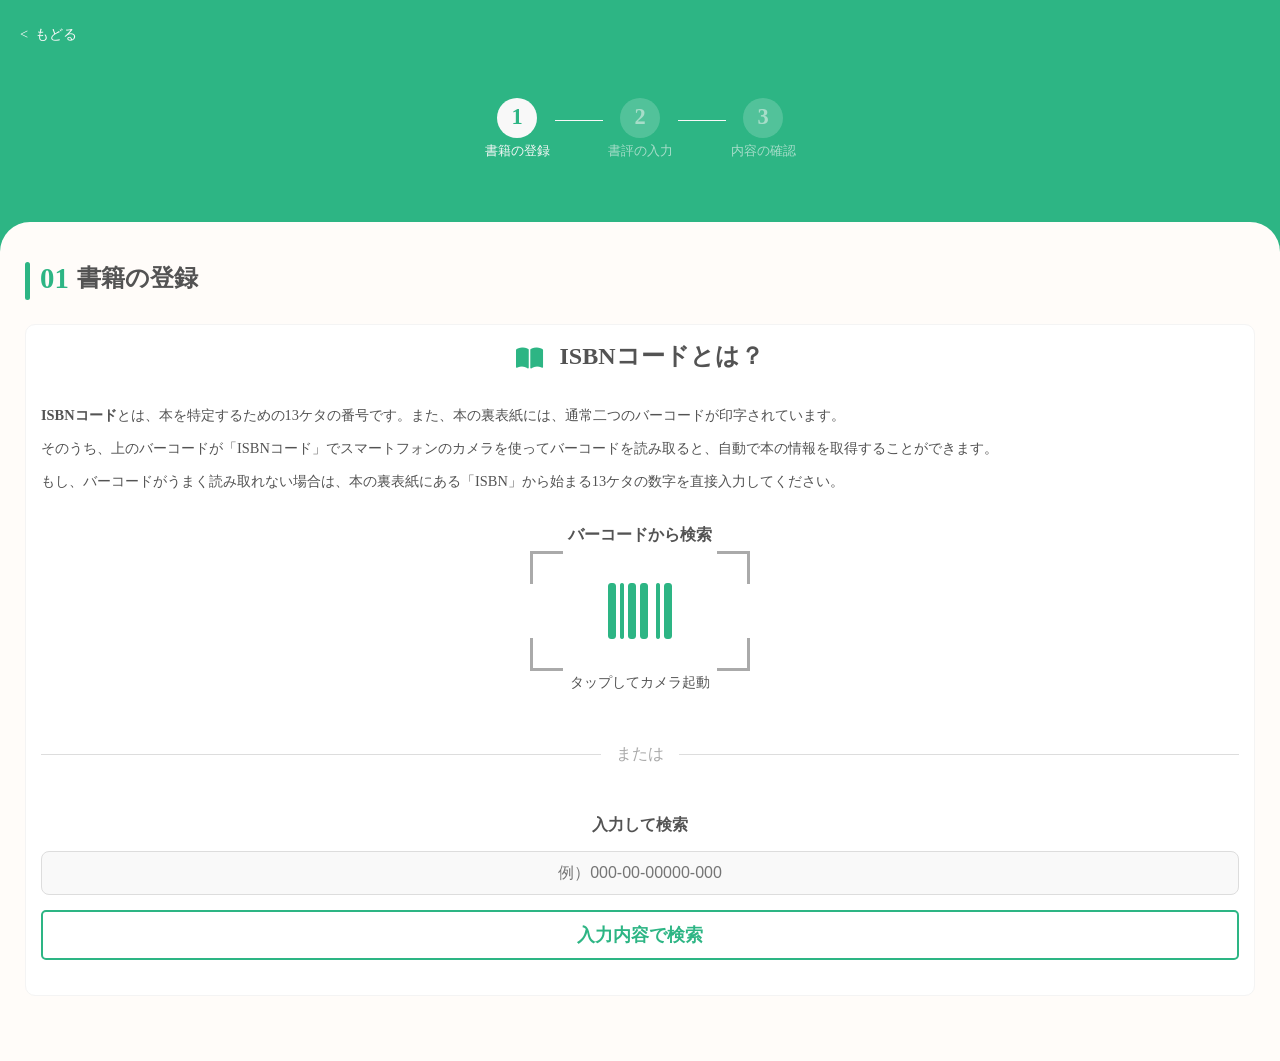
==== index.html @ 3464e0d1 "first commit" ====
<!DOCTYPE html>

<html lang="ja">



<head>
    <meta charset="UTF-8">
    <meta name="viewport" content="width=device-width, initial-scale=1.0">
    <title>書籍の登録</title>
    <link rel="stylesheet" href="isbn-search.css">
    <link rel="stylesheet" href="main.css">
    <link rel="stylesheet" href="https://cdnjs.cloudflare.com/ajax/libs/font-awesome/6.0.0-beta3/css/all.min.css">
</head>

<body>
    <header class="signup-header">
        <a href="#" class="back-link">&lt;&nbsp;&nbsp;もどる</a>
        <div class="step-indicator">
            <div class="step active">
                <div class="step-number">1</div>
                <div class="step-label">書籍の登録</div>
            </div>
            <div class="step-line-box">
                <div class="step-line"></div>
            </div>
            <div class="step">
                <div class="step-number">2</div>
                <div class="step-label">書評の入力</div>
            </div>
            <div class="step-line-box">
                <div class="step-line"></div>
            </div>
            <div class="step">
                <div class="step-number">3</div>
                <div class="step-label">内容の確認</div>
            </div>
        </div>
    </header>

    <main>
        <div class="form-container">
            <div class="current-step-title">
                <span>01</span>
                <h2>書籍の登録</h2>
            </div>
            <div class="info-box">
                <div class="info-box-title">
                    <i class="fas fa-book-open"></i>
                    <h3>ISBNコードとは？</h3>
                </div>
                <p><span class="text-bold">ISBNコード</span>とは、本を特定するための13ケタの番号です。また、本の裏表紙には、通常二つのバーコードが印字されています。</p>
                <p>そのうち、上のバーコードが「ISBNコード」でスマートフォンのカメラを使ってバーコードを読み取ると、自動で本の情報を取得することができます。</p>
                <p>もし、バーコードがうまく読み取れない場合は、本の裏表紙にある「ISBN」から始まる13ケタの数字を直接入力してください。</p>

                <div class="search-section">
                    <h4>バーコードから検索</h4>
                    <div class="barcode-scanner-area">
                        <div class="scanner-corner top-left"></div>
                        <div class="scanner-corner top-right"></div>
                        <i class="fas fa-barcode barcode-icon"></i>
                        <div class="scanner-corner bottom-left"></div>
                        <div class="scanner-corner bottom-right"></div>
                    </div>
                    <p class="scan-note">タップしてカメラ起動</p>
                </div>
                <div class="divider">
                    <span>または</span>
                </div>
                <div class="search-section">
                    <h4>入力して検索</h4>
                    <div class="form-group">
                        <input type="text" id="isbn-input" name="isbn-input" placeholder="例）000-00-00000-000">
                    </div>
                    <button type="button" class="btn btn-search" id="searchBtn">入力内容で検索</button>
                </div>
            </div>
        </div>
    </main>
    <div class="book-result-area" id="search-result-section" style="display: none;">
        <h2 class="book-title" id="result-title">（タイトル）</h2>
        <div class="book-info-wrapper">
            <img src="" alt="書影" class="book-cover" id="result-cover">
            <div class="book-details">
                <div class="detail-item">
                    <label>著者</label>
                    <p id="result-author">（著者）</p>
                </div>
                <div class="detail-item">
                    <label>出版社</label>
                    <p id="result-publisher">（出版社）</p>
                </div>
            </div>
        </div>
        <a href="" class="btn btn-next-step" id="btn-next-step">
            この本の書評を書く
        </a>
        <footer style="background-color: #FFFCF9; text-align: center; margin-top: 2rem;">@copylite</footer>
    </div>
    <div class="not-found-area" id="not-found-area" style="display: none;">
        <div class="not-found">
            <h2>本が見つかりませんでした</h2>
            <p>入力したISBNコードに該当する本の情報が見つかりません</p>
            <ul>
                <li>番号が正しいかもう一度ご確認ください。</li>
                <li>古い本や海外の本は登録されていない場合があります。</li>
        </div>
        </ul>
        <footer>@copylite</footer>
    </div>
    <div class="scanner-modal" id="scanner-modal">
        <div class="scanner-content">
            <div id="scanner-viewport"></div>
            <button id="scanner-close-btn">キャンセル</button>
        </div>
    </div>

    <script src="https://cdnjs.cloudflare.com/ajax/libs/quagga/0.12.1/quagga.min.js"></script>
    <script>
        // 書影取得
        function setCoverImage(isbn) {
            // ハイフンが含まれて検索された場合にハイフンを消す処理
            const cleanIsbn = isbn.replace(/-/g, "");
            // 書影のAPIから画像の取得
            const url = `https://ndlsearch.ndl.go.jp/thumbnail/${cleanIsbn}.jpg`;
            // imgタグを取得
            const img = document.getElementById("result-cover");

            // 画像読み込み失敗時の処理 (NDLに書影がない場合)
            img.onerror = function () {
                this.src = "https://via.placeholder.com/100x150?text=No+Image";
                this.onerror = null; // エラーのループを防ぐ
            };
            // 書影のURLをimgにセット
            img.src = url;
        }

        const notFoundArea = document.getElementById('not-found-area');
        const scanArea = document.querySelector('.barcode-scanner-area');
        const scanCloseBtn = document.getElementById('scanner-close-btn');


        // --- 書誌情報の検索 ---
        // searchBtnがクリックされたときの処理
        document.getElementById("searchBtn").addEventListener("click", async () => {

            // <input id="isbn-input">で入力されたISBNを取得
            const isbn = document.getElementById("isbn-input").value.trim();

            // 空の場合のアラート
            if (!isbn) {
                alert("ISBN を入力してください");
                return;
            }

            // (1) 検索開始時に「見つかりません」エリアを非表示にする
            notFoundArea.style.display = "none";

            // 書影をまず先に表示
            setCoverImage(isbn);

            // 検索結果セクションを表示状態にする
            document.getElementById("search-result-section").style.display = "block";

            // 結果表示を「検索中」にリセット
            document.getElementById("result-title").textContent = "検索中...";
            document.getElementById("result-author").textContent = "検索中...";
            document.getElementById("result-publisher").textContent = "検索中...";

            //国立国会図書館APIにアクセス
            const url = `https://ndlsearch.ndl.go.jp/api/opensearch?isbn=${isbn}`;

            try {
                // 国立国会図書館APIに対してhttpリクエストして情報取得
                const response = await fetch(url);

                if (!response.ok) throw new Error("通信エラー");
                // APIのレスポンスはXML形式なので、文字列として取得
                const xmlText = await response.text();
                // 文字列のXMLをDOMとして扱えるように変換
                const xml = new DOMParser().parseFromString(xmlText, "text/xml");
                // <item>要素を取得
                const item = xml.querySelector("item");

                if (!item) {
                    notFoundArea.style.display = "block";
                    // (見つからない場合、結果エリアも非表示にする)
                    document.getElementById("search-result-section").style.display = "none";
                    document.getElementById("result-title").textContent = "見つかりません";
                    document.getElementById("result-author").textContent = "---";
                    document.getElementById("result-publisher").textContent = "---";
                    return;
                }

                // 存在する最初のテキストを返す関数
                const find = (selectors) => {
                    for (const sel of selectors) {
                        const node = item.querySelector(sel);
                        if (node && node.textContent) return node.textContent;
                    }
                    return "";
                };


                // --- 著者取得（名前空間付きタグに対応）---
                const authorNode = item.getElementsByTagName("dc:creator")[0] || item.getElementsByTagName("dcndl:creator")[0];
                let author = authorNode ? authorNode.textContent : "";

                // 生年を除いて「姓, 名」だけにする
                if (author) {
                    const parts = author.split(",");
                    if (parts.length >= 2) {
                        // 最後の部分（生年 "1974-"など）を除く
                        author = parts.slice(0, parts.length - 1).join("").trim();
                    } else {
                        author = author.trim();
                    }
                }

                // --- 出版社取得（XPath）---
                const publisher = xml.evaluate(
                    "string(//item/dc:publisher | //item/dcndl:publisher)",
                    xml,
                    (prefix) => { // 名前空間リゾルバ
                        if (prefix === "dc") return "http://purl.org/dc/elements/1.1/";
                        if (prefix === "dcndl") return "http://ndl.go.jp/dcndl/terms/";
                        return null;
                    },
                    XPathResult.STRING_TYPE,
                    null
                ).stringValue;

                // --- タイトル取得 ---
                const title = find(["title"]);

                // --- HTMLにセット ---
                document.getElementById("result-title").textContent = title || "情報なし";
                document.getElementById("result-author").textContent = author || "情報なし";
                document.getElementById("result-publisher").textContent = publisher || "情報なし";

                document.getElementById("search-result-section").scrollIntoView({
                    behavior: "smooth",
                    block: "start"
                });



            } catch (error) {
                notFoundArea.style.display = "block";
                // (エラーの場合、結果エリアも非表示にする)
                document.getElementById("search-result-section").style.display = "none";
                console.error(error);
                document.getElementById("result-title").textContent = "エラー";
                document.getElementById("result-author").textContent = "---";
                document.getElementById("result-publisher").textContent = "---";
            }
        });

        // ここからがカメラ起動

        async function fetchBookInfo(isbn) {
            // もしISBNが空ならアラートをだして処理を中断
            // returnで関数を終了
            if (!isbn) return;

            // まず「見つかりませんでしたを非表示」
            notFoundArea.style.display = "none";
            // 書影取得を呼ぶ isbnを入れて
            setCoverImage(isbn);
            // 成功を表示
            document.getElementById("search-result-section").style.display = "block";

            // APIから結果が帰ってくるのを待っている
            document.getElementById("result-title").textContent = "検索中...";
            document.getElementById("result-author").textContent = "検索中...";
            document.getElementById("result-publisher").textContent = "検索中...";

            // NDL(国立国会図書館) APIにISBNコードを使って接続
            const url = `https://ndlsearch.ndl.go.jp/api/opensearch?isbn=${isbn}`;
            // try catchでエラー処理
            try {
                // Apiにリクエストを送信し、await(応答を待つ)
                const response = await fetch(url);
                // 応答がOKでなければ、通信エラー
                if (!response.ok) throw new Error("通信エラー");

                // 応答データXMLをテキストで取得( await )
                const xmlText = await response.text();
                // XMLテキストを変換DOMオブジェクトに変換
                const xml = new DOMParser().parseFromString(xmlText, "text/xml");
                // XMLの中から<item> タグ（書籍情報のまとまり）を探す
                const item = xml.querySelector("item");
                // 見つかる場合見つからない場合
                if (!item) {
                    // 書籍情報がない場合
                    // 見つからないを表示
                    notFoundArea.style.display = "block";
                    // 成功エリアは非表示に戻す
                    document.getElementById("search-result-section").style.display = "none";
                    // 見つかりません
                    document.getElementById("result-title").textContent = "見つかりません";
                    document.getElementById("result-author").textContent = "---";
                    document.getElementById("result-publisher").textContent = "---";
                    notFoundArea.scrollIntoView({
                        behavior: "smooth",
                        block: "start"
                    });

                    return;
                }
                // XMLから特定のタグのテキストを取得する補助関数
                const find = (selectors) => {
                    for (const sel of selectors) {
                        const node = item.querySelector(sel);
                        if (node && node.textContent) return node.textContent;
                    }
                    return "";
                };
                // 著者取得dc:creator または dcndl:creator タグを探す
                const authorNode = item.getElementsByTagName("dc:creator")[0] || item.getElementsByTagName("dcndl:creator")[0];

                let author = authorNode ? authorNode.textContent : "";
                // 著者が "姓, 名, 生年" 形式の場合、生年を取り除く
                // join("")このダブルコーテーションの中から,を入れると著者の苗字と名前のあいだに,これが入る
                if (author) {
                    const parts = author.split(",");
                    if (parts.length >= 2) {
                        author = parts.slice(0, parts.length - 1).join("").trim();
                    } else {
                        author = author.trim();
                    }
                }
                // 出版社取得 (XPathという複雑な方法で、名前空間付きのタグを探す)
                const publisher = xml.evaluate(
                    "string(//item/dc:publisher | //item/dcndl:publisher)",
                    xml,
                    (prefix) => {
                        if (prefix === "dc") return "http://purl.org/dc/elements/1.1/";
                        if (prefix === "dcndl") return "http://ndl.go.jp/dcndl/terms/";
                        return null;
                    },
                    XPathResult.STRING_TYPE,
                    null
                ).stringValue;
                // タイトルの取得
                const title = find(["title"]);
                // 取得した情報をHTMLにセットする
                document.getElementById("result-title").textContent = title || "情報なし";
                document.getElementById("result-author").textContent = author || "情報なし";
                document.getElementById("result-publisher").textContent = publisher || "情報なし";
            } catch (error) {
                // ネットワークエラーで通信に失敗した場合
                console.error(error);
                notFoundArea.style.display = "block";
                document.getElementById("search-result-section").style.display = "none";
                document.getElementById("result-title").textContent = "エラー";
                document.getElementById("result-author").textContent = "---";
                document.getElementById("result-publisher").textContent = "---";
            }
        }

        // (スキャナ起動関数)
        function startScanner() {
            // モーダルを表示
            const scannerModal = document.getElementById('scanner-modal');
            scannerModal.style.display = 'flex';
            // ライブラリに読み込まれているかチェック
            if (typeof Quagga === 'undefined') {
                alert('スキャナライブラリの読み込みに失敗しました。');
                return;
            }
            // カメラの準備
            Quagga.init({
                inputStream: {
                    name: "Live",
                    type: "LiveStream",
                    target: document.querySelector('#scanner-viewport'),
                    // width と heightは大きくするほど画像の解像度の大きさを指定する設定
                    constraints: { width: 640, height: 480, facingMode: "environment" },
                },
                // 一秒間に10回スキャンする あげるほど早くバーコードをスキャンする
                frequency: 10,
                decoder: { readers: ["ean_reader"] },
            }, function (err) {
                if (err) {
                    console.error(err);
                    alert("カメラの起動に失敗しました。カメラのアクセス許可を確認してください。");
                    stopScanner();
                    return;
                }
                console.log("QuaggaJS 起動成功");
                Quagga.start();
            });
        }

        // (スキャナ停止関数)
        function stopScanner() {
            const scannerModal = document.getElementById('scanner-modal'); // 再取得
            if (typeof Quagga !== 'undefined') { Quagga.stop(); }
            scannerModal.style.display = 'none';
        }

        // (スキャナ起動ボタンのイベントリスナー)
        if (scanArea) {
            scanArea.addEventListener('click', function () {
                const isSecureContext = window.location.protocol === 'https:' ||
                    window.location.hostname === 'localhost' ||
                    window.location.hostname === '127.0.0.1';
                if (!isSecureContext) {
                    alert('カメラ機能は HTTPS 接続時のみ利用可能です。');
                    return;
                }
                startScanner();
            });
        }

        // (スキャナキャンセルボタンのイベントリスナー)
        if (scanCloseBtn) {
            scanCloseBtn.addEventListener('click', stopScanner);
        }

        // (スキャナ検出時のイベントリスナー)
        Quagga.onDetected(function (result) {
            const code = result.codeResult.code;
            if (code.length === 13 && (code.startsWith('978') || code.startsWith('979'))) {
                console.log("ISBNコード検出:", code);
                document.getElementById("isbn-input").value = code; // IDを修正
                stopScanner();

                // ★ 検出後、NDL APIを呼び出す
                fetchBookInfo(code);
            }
        });
        // ★ 次へ進むボタンが押されたら localStorage に保存
        document.getElementById("btn-next-step").addEventListener("click", () => {
            const title = document.getElementById("result-title").textContent;
            const author = document.getElementById("result-author").textContent;
            const publisher = document.getElementById("result-publisher").textContent;
            const cover = document.getElementById("result-cover").src;
            const isbn = document.getElementById("isbn-input").value.trim();

            localStorage.setItem("book_title", title);
            localStorage.setItem("book_author", author);
            localStorage.setItem("book_publisher", publisher);
            localStorage.setItem("book_cover", cover);
            localStorage.setItem("book_isbn", isbn);
        });

        //ページ読み込み時に保存されたデータを復元して表示 ▼▼▼
        document.addEventListener('DOMContentLoaded', function () {
            // 1. localStorageから保存された書籍情報を取得
            const savedTitle = localStorage.getItem("book_title");
            const savedAuthor = localStorage.getItem("book_author");
            const savedPublisher = localStorage.getItem("book_publisher");
            const savedCover = localStorage.getItem("book_cover");
            const savedIsbn = localStorage.getItem("book_isbn");

            // 2. もしデータ（タイトルなど）が残っていれば、画面に表示する
            if (savedTitle) {
                // ISBN入力欄を復元
                if (savedIsbn) {
                    document.getElementById("isbn-input").value = savedIsbn;
                }

                // 書籍情報を画面にセット
                document.getElementById("result-title").textContent = savedTitle;
                document.getElementById("result-author").textContent = savedAuthor;
                document.getElementById("result-publisher").textContent = savedPublisher;

                // 書影画像をセット
                const img = document.getElementById("result-cover");
                if (savedCover) {
                    img.src = savedCover;
                } else {
                    img.src = "https://via.placeholder.com/100x150?text=No+Image";
                }

                // 3. 隠れている検索結果エリア（#search-result-section）を表示状態にする
                document.getElementById("search-result-section").style.display = "block";

                // ※念のため「見つかりません」エリアは隠す
                document.getElementById("not-found-area").style.display = "none";
            }
        });

    </script>
</body>

</html>
---- isbn-search.css ----
body {
    margin: 0;
    background-color: var(--main-color);
    color: var(--font-normal);
}

/* === ヘッダー === */
.signup-header {
    padding: 20px;
    padding-top: 40px;
}

.back-link {
    position: absolute;
    top: 25px;
    left: 20px;
    color: var(--text-white-color);
    text-decoration: none;
    font-size: 0.9rem;
}

/* === ステップインジケーター === */
.step-indicator {
    display: flex;
    justify-content: center;
    padding: 10px 0;
    margin-top: 3rem;
}

.step {
    text-align: center;
    opacity: 0.6;
}

.step.active {
    opacity: 1.0;
}

.step-number {
    width: 2.5rem;
    height: 2.5rem;
    line-height: 38px;
    border-radius: 50%;
    background-color: rgba(255, 255, 255, 0.3);
    color: var(--text-white-color);
    font-weight: bold;
    margin: 0 auto;
    font-size: 1.4rem;
}

.step.active .step-number {
    background-color: var(--text-white-color);
    color: var(--main-color);
}

.step-label {
    font-size: 0.8rem;
    margin-top: 5px;
    color: var(--text-white-color);
}



/* === フォームコンテナ === */
.form-container {
    background-color: #FFFCF9;
    border-radius: 30px 30px 0px 0px;
    padding: 40px 25px;
    margin-top: 2rem;
}

/* === 現在のステップタイトル (画像のデザインに変更) === */
.current-step-title {
    display: flex;
    align-items: center;
    gap: 0.5rem;
    position: relative;
    padding-bottom: 10px;
    margin-bottom: 20px;
    padding-left: 15px;
}

.current-step-title::before {
    content: '';
    position: absolute;
    left: 0;
    top: 45%;
    transform: translateY(-50%);
    height: 90%;
    width: 5px;
    background-color: var(--main-color);
    border-radius: 3px;
}

.current-step-title span {
    color: var(--main-color);
    font-size: 1.8rem;
    font-weight: bold;
    line-height: 1;
}

.current-step-title h2 {
    margin: 0;
    font-size: 1.5rem;
    color: var(--font-normal);
}

/* === ISBN説明ボックス === */

.step-line-box {
    padding: 5px;
    display: flex;
    align-items: center;
    height: 35px;
}

.step-line {
    width: 3rem;
    height: 1px;
    background-color: var(--text-white-color);
}

.text-bold {
    font-weight: 900;
}

.info-box {
    background-color: white;
    border-radius: 10px;
    padding: 15px;
    margin-bottom: 25px;
    border: 1.5px #F4F4F4 solid;
}

.info-box-title {
    display: flex;
    align-items: center;
    justify-content: center;
    gap: 1rem;
    margin-bottom: 2rem;
}

.info-box-title i {
    color: var(--main-color);
    font-size: 1.5em;
    margin-top: 3px;
}

.info-box-title h3 {
    margin: 0;
    font-size: 1.5rem;
    color: var(--font-normal);
}

.info-box p {
    font-size: 0.9rem;
    color: var(--font-normal);
    line-height: 1.6;
    margin: 10px 0 0 0;
}

/* === 検索セクション === */
.search-section {
    text-align: center;
    margin-top: 2rem;
    margin-bottom: 20px;
}

.search-section h4 {
    margin: 0 0 15px 0;
    font-size: 1rem;
    color: var(--font-normal);
}

/* バーコードエリア */
.barcode-scanner-area {
    width: 100%;
    max-width: 200px;
    height: 100px;
    margin: 0 auto;
    display: flex;
    align-items: center;
    justify-content: center;
    position: relative;
    cursor: pointer;
}

.barcode-icon {
    font-size: 4rem;
    color: var(--main-color);
}

.scanner-corner {
    position: absolute;
    width: 30px;
    height: 30px;
    border-color: #aaa;
    border-style: solid;
}

.scanner-corner.top-left {
    top: -10px;
    left: -10px;
    border-width: 3px 0 0 3px;
}

.scanner-corner.top-right {
    top: -10px;
    right: -10px;
    border-width: 3px 3px 0 0;
}

.scanner-corner.bottom-left {
    bottom: -10px;
    left: -10px;
    border-width: 0 0 3px 3px;
}

.scanner-corner.bottom-right {
    bottom: -10px;
    right: -10px;
    border-width: 0 3px 3px 0;
}

.scan-note {
    font-size: 0.8rem;
    color: #888;
    margin-top: 10px;
}

/* === 区切り線 === */
.divider {
    display: flex;
    align-items: center;
    text-align: center;
    color: #aaa;
    margin: 50px 0;
}

.divider::before,
.divider::after {
    content: '';
    flex: 1;
    border-bottom: 1px solid #ddd;
}

.divider span {
    padding: 0 15px;
}

/* === 入力フォーム === */
.form-group input[type="text"] {
    width: 100%;
    padding: 12px;
    border: 1px solid #ddd;
    border-radius: 8px;
    box-sizing: border-box;
    font-size: 1rem;
    background-color: #f9f9f9;
    text-align: center;
}

/* === 検索ボタン === */
.btn {
    display: flex;
    justify-content: center;
    /* テキストを水平方向の中央に配置 */
    align-items: center;
    /* テキストを垂直方向の中央に配置 */
    width: 100%;
    height: 50px;
    border-radius: 5px;
    text-align: center;
    text-decoration: none;
    font-weight: bold;
    font-size: 1.1rem;
    box-sizing: border-box;
    cursor: pointer;
    border: 1.5px solid var(--main-color);
}

.btn-search {
    background-color: #fff;
    color: var(--main-color);
    border: 2px solid var(--main-color);
    margin-top: 15px;
}

/* === 書籍結果表示エリア === */
.book-result-area {
    background-color: #FFFCF9;
    padding: 1.5rem;
    padding-bottom: 3rem;
}

.book-info-wrapper {
    display: flex;
    gap: 3rem;
    padding: 0 1rem 0 2rem;
    margin-top: 100px;
    margin-bottom: 100px;
}

.book-cover {
    width: 7rem;
    height: auto;
    object-fit: cover;
    border-radius: 5px;
    flex-shrink: 0;
    background-color: #eee;
    box-shadow: 3px 3px 10px rgba(0, 0, 0, 0.3);
}

.book-details {
    flex-grow: 1;
}

.book-title {
    font-size: 1.2rem;
    font-weight: bold;
    color: var(--font-normal);
    margin: 0 0 15px 0;
    padding: 1rem 0 1rem 0.7rem;
}

.book-details .detail-item {
    margin-bottom: 10px;
}

.book-details .detail-item label {
    font-size: 0.9rem;
    font-weight: bold;
    color: var(--font-normal);
}

.book-details .detail-item p {
    font-size: 1rem;
    color: var(--font-normal);
    margin: 5px 0 0 0;
}

.btn-next-step {
    background-color: var(--main-color);
    color: var(--text-white-color);
    font-size: 1.1rem;
    margin-top: 6rem;
}

/* === バーコードスキャナ用モーダル === */
.scanner-modal {
    display: none;
    position: fixed;
    top: 0;
    left: 0;
    width: 100%;
    height: 100%;
    background-color: rgba(0, 0, 0, 0.7);
    z-index: 100;
    justify-content: center;
    align-items: center;
}

.scanner-content {
    background-color: var(--text-white-color);
    padding: 20px;
    border-radius: 10px;
    text-align: center;
}

#scanner-viewport {
    position: relative;
    width: 300px;
    height: 200px;
    overflow: hidden;
}

#scanner-viewport video,
#scanner-viewport canvas {
    width: 100%;
    height: 100%;
    object-fit: cover;
}

#scanner-viewport canvas.drawingBuffer {
    position: absolute;
    top: 0;
    left: 0;
}

#scanner-close-btn {
    margin-top: 15px;
    padding: 10px 20px;
    background-color: var(--main-color);
    color: var(--text-white-color);
    border: none;
    border-radius: 5px;
    cursor: pointer;
}

.not-found {
    padding: 1rem;
    background-color: #F1EFEC;
    border-radius: 1rem;
}

.not-found-area {
    background-color: #FFFCF9;
    padding: 25px;
    text-align: left;
}

.not-found-area h2 {
    font-size: 1.2rem;
    font-weight: bold;
    color: #333;
    margin: 0 0 15px 0;
    text-align: center;
}

.not-found-area p {
    font-size: 0.9rem;
    color: var(--font-normal);
    line-height: 1.6;
    margin-top: 0;
}

.not-found-area ul {
    font-size: 0.9rem;
    color: var(--font-normal);
    padding-left: 20px;
    line-height: 1.7;
    margin-top: 10px;
}

/* フッター */
footer {
    background-color: var(--back-color);
    padding: 20px 0;
    text-align: center;
    margin-top: 2rem;
    color: #777777;
}

.copyright {
    text-align: center;
    font-size: 0.8rem;
    margin: 0;
}
---- main.css ----
:root {
  --main-color: #2DB584; /* メインカラー*/
  --sub-color: #449872; /* サブカラー*/
  --back-color: #FFFCF9;
  --font-normal: #535353; /* 文字カラー*/
  --font-bold: #464646;/* 太字カラー*/
  --text-white-color: #F8F8F8; /* ホワイトテキストカラー*/
}
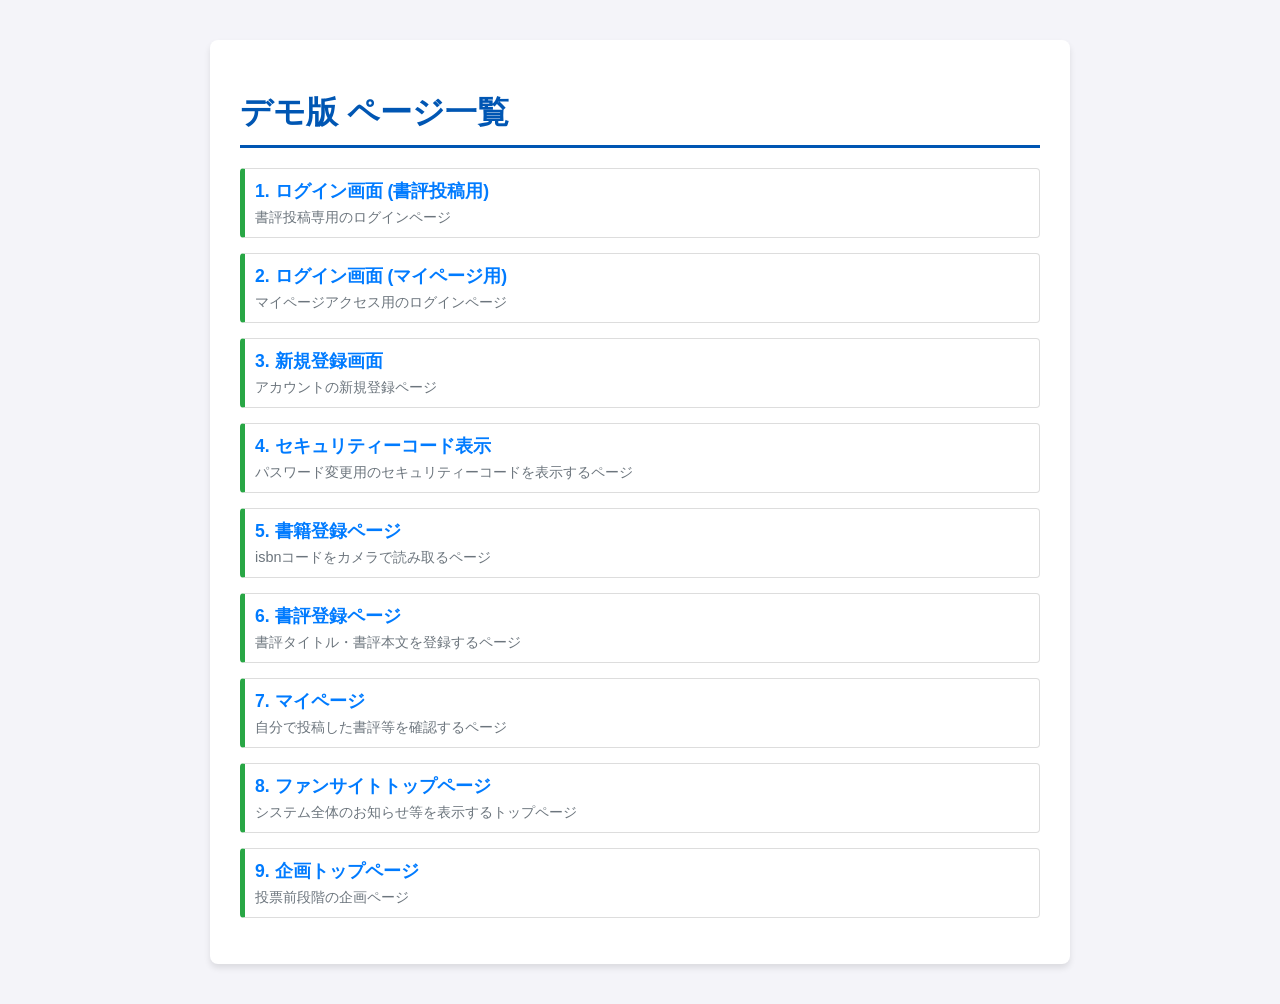
==== commit f2d4f4bd: "ページ一覧の作成" ====
--- a/index.html
+++ b/index.html
@@ -1,489 +1,108 @@
 <!DOCTYPE html>
-
 <html lang="ja">
-
-
-
 <head>
     <meta charset="UTF-8">
     <meta name="viewport" content="width=device-width, initial-scale=1.0">
-    <title>書籍の登録</title>
-    <link rel="stylesheet" href="isbn-search.css">
-    <link rel="stylesheet" href="main.css">
-    <link rel="stylesheet" href="https://cdnjs.cloudflare.com/ajax/libs/font-awesome/6.0.0-beta3/css/all.min.css">
+    <title>システムデモ版 ページ一覧</title>
+    <style>
+        body {
+            font-family: 'Segoe UI', Tahoma, Geneva, Verdana, sans-serif;
+            margin: 40px;
+            background-color: #f4f4f9;
+            color: #333;
+        }
+        .container {
+            max-width: 800px;
+            margin: 0 auto;
+            background-color: #fff;
+            padding: 30px;
+            border-radius: 8px;
+            box-shadow: 0 4px 6px rgba(0, 0, 0, 0.1);
+        }
+        h1 {
+            color: #0056b3;
+            border-bottom: 3px solid #0056b3;
+            padding-bottom: 10px;
+            margin-bottom: 20px;
+        }
+        ul {
+            list-style: none;
+            padding: 0;
+        }
+        li {
+            margin-bottom: 15px;
+            padding: 10px;
+            border: 1px solid #ddd;
+            border-left: 5px solid #28a745;
+            border-radius: 4px;
+            transition: background-color 0.3s;
+        }
+        li:hover {
+            background-color: #e9ecef;
+        }
+        a {
+            text-decoration: none;
+            color: #007bff;
+            font-weight: bold;
+            display: block;
+            font-size: 1.1em;
+        }
+        a:hover {
+            text-decoration: underline;
+            color: #0056b3;
+        }
+        .description {
+            display: block;
+            font-size: 0.9em;
+            color: #6c757d;
+            margin-top: 5px;
+        }
+    </style>
 </head>
+<body>
 
-<body>
-    <header class="signup-header">
-        <a href="#" class="back-link">&lt;&nbsp;&nbsp;もどる</a>
-        <div class="step-indicator">
-            <div class="step active">
-                <div class="step-number">1</div>
-                <div class="step-label">書籍の登録</div>
-            </div>
-            <div class="step-line-box">
-                <div class="step-line"></div>
-            </div>
-            <div class="step">
-                <div class="step-number">2</div>
-                <div class="step-label">書評の入力</div>
-            </div>
-            <div class="step-line-box">
-                <div class="step-line"></div>
-            </div>
-            <div class="step">
-                <div class="step-number">3</div>
-                <div class="step-label">内容の確認</div>
-            </div>
-        </div>
-    </header>
+<div class="container">
+    <h1>デモ版 ページ一覧</h1>
 
-    <main>
-        <div class="form-container">
-            <div class="current-step-title">
-                <span>01</span>
-                <h2>書籍の登録</h2>
-            </div>
-            <div class="info-box">
-                <div class="info-box-title">
-                    <i class="fas fa-book-open"></i>
-                    <h3>ISBNコードとは？</h3>
-                </div>
-                <p><span class="text-bold">ISBNコード</span>とは、本を特定するための13ケタの番号です。また、本の裏表紙には、通常二つのバーコードが印字されています。</p>
-                <p>そのうち、上のバーコードが「ISBNコード」でスマートフォンのカメラを使ってバーコードを読み取ると、自動で本の情報を取得することができます。</p>
-                <p>もし、バーコードがうまく読み取れない場合は、本の裏表紙にある「ISBN」から始まる13ケタの数字を直接入力してください。</p>
+    <ul>
+        <li>
+            <a href="https://knagaki1225.github.io/20251211_demo/auth/login">1. ログイン画面 (書評投稿用)</a>
+            <span class="description">書評投稿専用のログインページ</span>
+        </li>
+        <li>
+            <a href="https://knagaki1225.github.io/20251211_demo/auth/login?projectId=1">2. ログイン画面 (マイページ用)</a>
+            <span class="description">マイページアクセス用のログインページ</span>
+        </li>
+        <li>
+            <a href="https://knagaki1225.github.io/20251211_demo/auth/signup">3. 新規登録画面</a>
+            <span class="description">アカウントの新規登録ページ</span>
+        </li>
+        <li>
+            <a href="https://knagaki1225.github.io/20251211_demo/auth/security">4. セキュリティーコード表示</a>
+            <span class="description">パスワード変更用のセキュリティーコードを表示するページ</span>
+        </li>
+        <li>
+            <a href="https://knagaki1225.github.io/20251211_demo/books/isbn-search.html">5. 書籍登録ページ</a>
+            <span class="description">isbnコードをカメラで読み取るページ</span>
+        </li>
+        <li>
+            <a href="https://knagaki1225.github.io/20251211_demo/books/review-form.html">6. 書評登録ページ</a>
+            <span class="description">書評タイトル・書評本文を登録するページ</span>
+        </li>
+        <li>
+            <a href="https://knagaki1225.github.io/20251211_demo/books/mypage">7. マイページ</a>
+            <span class="description">自分で投稿した書評等を確認するページ</span>
+        </li>
+        <li>
+            <a href="https://knagaki1225.github.io/20251211_demo/fansite/top">8. ファンサイトトップページ</a>
+            <span class="description">システム全体のお知らせ等を表示するトップページ</span>
+        </li>
+        <li>
+            <a href="https://knagaki1225.github.io/20251211_demo/plan/first-ex">9. 企画トップページ</a>
+            <span class="description">投票前段階の企画ページ</span>
+        </li>
+    </ul>
+</div>
 
-                <div class="search-section">
-                    <h4>バーコードから検索</h4>
-                    <div class="barcode-scanner-area">
-                        <div class="scanner-corner top-left"></div>
-                        <div class="scanner-corner top-right"></div>
-                        <i class="fas fa-barcode barcode-icon"></i>
-                        <div class="scanner-corner bottom-left"></div>
-                        <div class="scanner-corner bottom-right"></div>
-                    </div>
-                    <p class="scan-note">タップしてカメラ起動</p>
-                </div>
-                <div class="divider">
-                    <span>または</span>
-                </div>
-                <div class="search-section">
-                    <h4>入力して検索</h4>
-                    <div class="form-group">
-                        <input type="text" id="isbn-input" name="isbn-input" placeholder="例）000-00-00000-000">
-                    </div>
-                    <button type="button" class="btn btn-search" id="searchBtn">入力内容で検索</button>
-                </div>
-            </div>
-        </div>
-    </main>
-    <div class="book-result-area" id="search-result-section" style="display: none;">
-        <h2 class="book-title" id="result-title">（タイトル）</h2>
-        <div class="book-info-wrapper">
-            <img src="" alt="書影" class="book-cover" id="result-cover">
-            <div class="book-details">
-                <div class="detail-item">
-                    <label>著者</label>
-                    <p id="result-author">（著者）</p>
-                </div>
-                <div class="detail-item">
-                    <label>出版社</label>
-                    <p id="result-publisher">（出版社）</p>
-                </div>
-            </div>
-        </div>
-        <a href="" class="btn btn-next-step" id="btn-next-step">
-            この本の書評を書く
-        </a>
-        <footer style="background-color: #FFFCF9; text-align: center; margin-top: 2rem;">@copylite</footer>
-    </div>
-    <div class="not-found-area" id="not-found-area" style="display: none;">
-        <div class="not-found">
-            <h2>本が見つかりませんでした</h2>
-            <p>入力したISBNコードに該当する本の情報が見つかりません</p>
-            <ul>
-                <li>番号が正しいかもう一度ご確認ください。</li>
-                <li>古い本や海外の本は登録されていない場合があります。</li>
-        </div>
-        </ul>
-        <footer>@copylite</footer>
-    </div>
-    <div class="scanner-modal" id="scanner-modal">
-        <div class="scanner-content">
-            <div id="scanner-viewport"></div>
-            <button id="scanner-close-btn">キャンセル</button>
-        </div>
-    </div>
-
-    <script src="https://cdnjs.cloudflare.com/ajax/libs/quagga/0.12.1/quagga.min.js"></script>
-    <script>
-        // 書影取得
-        function setCoverImage(isbn) {
-            // ハイフンが含まれて検索された場合にハイフンを消す処理
-            const cleanIsbn = isbn.replace(/-/g, "");
-            // 書影のAPIから画像の取得
-            const url = `https://ndlsearch.ndl.go.jp/thumbnail/${cleanIsbn}.jpg`;
-            // imgタグを取得
-            const img = document.getElementById("result-cover");
-
-            // 画像読み込み失敗時の処理 (NDLに書影がない場合)
-            img.onerror = function () {
-                this.src = "https://via.placeholder.com/100x150?text=No+Image";
-                this.onerror = null; // エラーのループを防ぐ
-            };
-            // 書影のURLをimgにセット
-            img.src = url;
-        }
-
-        const notFoundArea = document.getElementById('not-found-area');
-        const scanArea = document.querySelector('.barcode-scanner-area');
-        const scanCloseBtn = document.getElementById('scanner-close-btn');
-
-
-        // --- 書誌情報の検索 ---
-        // searchBtnがクリックされたときの処理
-        document.getElementById("searchBtn").addEventListener("click", async () => {
-
-            // <input id="isbn-input">で入力されたISBNを取得
-            const isbn = document.getElementById("isbn-input").value.trim();
-
-            // 空の場合のアラート
-            if (!isbn) {
-                alert("ISBN を入力してください");
-                return;
-            }
-
-            // (1) 検索開始時に「見つかりません」エリアを非表示にする
-            notFoundArea.style.display = "none";
-
-            // 書影をまず先に表示
-            setCoverImage(isbn);
-
-            // 検索結果セクションを表示状態にする
-            document.getElementById("search-result-section").style.display = "block";
-
-            // 結果表示を「検索中」にリセット
-            document.getElementById("result-title").textContent = "検索中...";
-            document.getElementById("result-author").textContent = "検索中...";
-            document.getElementById("result-publisher").textContent = "検索中...";
-
-            //国立国会図書館APIにアクセス
-            const url = `https://ndlsearch.ndl.go.jp/api/opensearch?isbn=${isbn}`;
-
-            try {
-                // 国立国会図書館APIに対してhttpリクエストして情報取得
-                const response = await fetch(url);
-
-                if (!response.ok) throw new Error("通信エラー");
-                // APIのレスポンスはXML形式なので、文字列として取得
-                const xmlText = await response.text();
-                // 文字列のXMLをDOMとして扱えるように変換
-                const xml = new DOMParser().parseFromString(xmlText, "text/xml");
-                // <item>要素を取得
-                const item = xml.querySelector("item");
-
-                if (!item) {
-                    notFoundArea.style.display = "block";
-                    // (見つからない場合、結果エリアも非表示にする)
-                    document.getElementById("search-result-section").style.display = "none";
-                    document.getElementById("result-title").textContent = "見つかりません";
-                    document.getElementById("result-author").textContent = "---";
-                    document.getElementById("result-publisher").textContent = "---";
-                    return;
-                }
-
-                // 存在する最初のテキストを返す関数
-                const find = (selectors) => {
-                    for (const sel of selectors) {
-                        const node = item.querySelector(sel);
-                        if (node && node.textContent) return node.textContent;
-                    }
-                    return "";
-                };
-
-
-                // --- 著者取得（名前空間付きタグに対応）---
-                const authorNode = item.getElementsByTagName("dc:creator")[0] || item.getElementsByTagName("dcndl:creator")[0];
-                let author = authorNode ? authorNode.textContent : "";
-
-                // 生年を除いて「姓, 名」だけにする
-                if (author) {
-                    const parts = author.split(",");
-                    if (parts.length >= 2) {
-                        // 最後の部分（生年 "1974-"など）を除く
-                        author = parts.slice(0, parts.length - 1).join("").trim();
-                    } else {
-                        author = author.trim();
-                    }
-                }
-
-                // --- 出版社取得（XPath）---
-                const publisher = xml.evaluate(
-                    "string(//item/dc:publisher | //item/dcndl:publisher)",
-                    xml,
-                    (prefix) => { // 名前空間リゾルバ
-                        if (prefix === "dc") return "http://purl.org/dc/elements/1.1/";
-                        if (prefix === "dcndl") return "http://ndl.go.jp/dcndl/terms/";
-                        return null;
-                    },
-                    XPathResult.STRING_TYPE,
-                    null
-                ).stringValue;
-
-                // --- タイトル取得 ---
-                const title = find(["title"]);
-
-                // --- HTMLにセット ---
-                document.getElementById("result-title").textContent = title || "情報なし";
-                document.getElementById("result-author").textContent = author || "情報なし";
-                document.getElementById("result-publisher").textContent = publisher || "情報なし";
-
-                document.getElementById("search-result-section").scrollIntoView({
-                    behavior: "smooth",
-                    block: "start"
-                });
-
-
-
-            } catch (error) {
-                notFoundArea.style.display = "block";
-                // (エラーの場合、結果エリアも非表示にする)
-                document.getElementById("search-result-section").style.display = "none";
-                console.error(error);
-                document.getElementById("result-title").textContent = "エラー";
-                document.getElementById("result-author").textContent = "---";
-                document.getElementById("result-publisher").textContent = "---";
-            }
-        });
-
-        // ここからがカメラ起動
-
-        async function fetchBookInfo(isbn) {
-            // もしISBNが空ならアラートをだして処理を中断
-            // returnで関数を終了
-            if (!isbn) return;
-
-            // まず「見つかりませんでしたを非表示」
-            notFoundArea.style.display = "none";
-            // 書影取得を呼ぶ isbnを入れて
-            setCoverImage(isbn);
-            // 成功を表示
-            document.getElementById("search-result-section").style.display = "block";
-
-            // APIから結果が帰ってくるのを待っている
-            document.getElementById("result-title").textContent = "検索中...";
-            document.getElementById("result-author").textContent = "検索中...";
-            document.getElementById("result-publisher").textContent = "検索中...";
-
-            // NDL(国立国会図書館) APIにISBNコードを使って接続
-            const url = `https://ndlsearch.ndl.go.jp/api/opensearch?isbn=${isbn}`;
-            // try catchでエラー処理
-            try {
-                // Apiにリクエストを送信し、await(応答を待つ)
-                const response = await fetch(url);
-                // 応答がOKでなければ、通信エラー
-                if (!response.ok) throw new Error("通信エラー");
-
-                // 応答データXMLをテキストで取得( await )
-                const xmlText = await response.text();
-                // XMLテキストを変換DOMオブジェクトに変換
-                const xml = new DOMParser().parseFromString(xmlText, "text/xml");
-                // XMLの中から<item> タグ（書籍情報のまとまり）を探す
-                const item = xml.querySelector("item");
-                // 見つかる場合見つからない場合
-                if (!item) {
-                    // 書籍情報がない場合
-                    // 見つからないを表示
-                    notFoundArea.style.display = "block";
-                    // 成功エリアは非表示に戻す
-                    document.getElementById("search-result-section").style.display = "none";
-                    // 見つかりません
-                    document.getElementById("result-title").textContent = "見つかりません";
-                    document.getElementById("result-author").textContent = "---";
-                    document.getElementById("result-publisher").textContent = "---";
-                    notFoundArea.scrollIntoView({
-                        behavior: "smooth",
-                        block: "start"
-                    });
-
-                    return;
-                }
-                // XMLから特定のタグのテキストを取得する補助関数
-                const find = (selectors) => {
-                    for (const sel of selectors) {
-                        const node = item.querySelector(sel);
-                        if (node && node.textContent) return node.textContent;
-                    }
-                    return "";
-                };
-                // 著者取得dc:creator または dcndl:creator タグを探す
-                const authorNode = item.getElementsByTagName("dc:creator")[0] || item.getElementsByTagName("dcndl:creator")[0];
-
-                let author = authorNode ? authorNode.textContent : "";
-                // 著者が "姓, 名, 生年" 形式の場合、生年を取り除く
-                // join("")このダブルコーテーションの中から,を入れると著者の苗字と名前のあいだに,これが入る
-                if (author) {
-                    const parts = author.split(",");
-                    if (parts.length >= 2) {
-                        author = parts.slice(0, parts.length - 1).join("").trim();
-                    } else {
-                        author = author.trim();
-                    }
-                }
-                // 出版社取得 (XPathという複雑な方法で、名前空間付きのタグを探す)
-                const publisher = xml.evaluate(
-                    "string(//item/dc:publisher | //item/dcndl:publisher)",
-                    xml,
-                    (prefix) => {
-                        if (prefix === "dc") return "http://purl.org/dc/elements/1.1/";
-                        if (prefix === "dcndl") return "http://ndl.go.jp/dcndl/terms/";
-                        return null;
-                    },
-                    XPathResult.STRING_TYPE,
-                    null
-                ).stringValue;
-                // タイトルの取得
-                const title = find(["title"]);
-                // 取得した情報をHTMLにセットする
-                document.getElementById("result-title").textContent = title || "情報なし";
-                document.getElementById("result-author").textContent = author || "情報なし";
-                document.getElementById("result-publisher").textContent = publisher || "情報なし";
-            } catch (error) {
-                // ネットワークエラーで通信に失敗した場合
-                console.error(error);
-                notFoundArea.style.display = "block";
-                document.getElementById("search-result-section").style.display = "none";
-                document.getElementById("result-title").textContent = "エラー";
-                document.getElementById("result-author").textContent = "---";
-                document.getElementById("result-publisher").textContent = "---";
-            }
-        }
-
-        // (スキャナ起動関数)
-        function startScanner() {
-            // モーダルを表示
-            const scannerModal = document.getElementById('scanner-modal');
-            scannerModal.style.display = 'flex';
-            // ライブラリに読み込まれているかチェック
-            if (typeof Quagga === 'undefined') {
-                alert('スキャナライブラリの読み込みに失敗しました。');
-                return;
-            }
-            // カメラの準備
-            Quagga.init({
-                inputStream: {
-                    name: "Live",
-                    type: "LiveStream",
-                    target: document.querySelector('#scanner-viewport'),
-                    // width と heightは大きくするほど画像の解像度の大きさを指定する設定
-                    constraints: { width: 640, height: 480, facingMode: "environment" },
-                },
-                // 一秒間に10回スキャンする あげるほど早くバーコードをスキャンする
-                frequency: 10,
-                decoder: { readers: ["ean_reader"] },
-            }, function (err) {
-                if (err) {
-                    console.error(err);
-                    alert("カメラの起動に失敗しました。カメラのアクセス許可を確認してください。");
-                    stopScanner();
-                    return;
-                }
-                console.log("QuaggaJS 起動成功");
-                Quagga.start();
-            });
-        }
-
-        // (スキャナ停止関数)
-        function stopScanner() {
-            const scannerModal = document.getElementById('scanner-modal'); // 再取得
-            if (typeof Quagga !== 'undefined') { Quagga.stop(); }
-            scannerModal.style.display = 'none';
-        }
-
-        // (スキャナ起動ボタンのイベントリスナー)
-        if (scanArea) {
-            scanArea.addEventListener('click', function () {
-                const isSecureContext = window.location.protocol === 'https:' ||
-                    window.location.hostname === 'localhost' ||
-                    window.location.hostname === '127.0.0.1';
-                if (!isSecureContext) {
-                    alert('カメラ機能は HTTPS 接続時のみ利用可能です。');
-                    return;
-                }
-                startScanner();
-            });
-        }
-
-        // (スキャナキャンセルボタンのイベントリスナー)
-        if (scanCloseBtn) {
-            scanCloseBtn.addEventListener('click', stopScanner);
-        }
-
-        // (スキャナ検出時のイベントリスナー)
-        Quagga.onDetected(function (result) {
-            const code = result.codeResult.code;
-            if (code.length === 13 && (code.startsWith('978') || code.startsWith('979'))) {
-                console.log("ISBNコード検出:", code);
-                document.getElementById("isbn-input").value = code; // IDを修正
-                stopScanner();
-
-                // ★ 検出後、NDL APIを呼び出す
-                fetchBookInfo(code);
-            }
-        });
-        // ★ 次へ進むボタンが押されたら localStorage に保存
-        document.getElementById("btn-next-step").addEventListener("click", () => {
-            const title = document.getElementById("result-title").textContent;
-            const author = document.getElementById("result-author").textContent;
-            const publisher = document.getElementById("result-publisher").textContent;
-            const cover = document.getElementById("result-cover").src;
-            const isbn = document.getElementById("isbn-input").value.trim();
-
-            localStorage.setItem("book_title", title);
-            localStorage.setItem("book_author", author);
-            localStorage.setItem("book_publisher", publisher);
-            localStorage.setItem("book_cover", cover);
-            localStorage.setItem("book_isbn", isbn);
-        });
-
-        //ページ読み込み時に保存されたデータを復元して表示 ▼▼▼
-        document.addEventListener('DOMContentLoaded', function () {
-            // 1. localStorageから保存された書籍情報を取得
-            const savedTitle = localStorage.getItem("book_title");
-            const savedAuthor = localStorage.getItem("book_author");
-            const savedPublisher = localStorage.getItem("book_publisher");
-            const savedCover = localStorage.getItem("book_cover");
-            const savedIsbn = localStorage.getItem("book_isbn");
-
-            // 2. もしデータ（タイトルなど）が残っていれば、画面に表示する
-            if (savedTitle) {
-                // ISBN入力欄を復元
-                if (savedIsbn) {
-                    document.getElementById("isbn-input").value = savedIsbn;
-                }
-
-                // 書籍情報を画面にセット
-                document.getElementById("result-title").textContent = savedTitle;
-                document.getElementById("result-author").textContent = savedAuthor;
-                document.getElementById("result-publisher").textContent = savedPublisher;
-
-                // 書影画像をセット
-                const img = document.getElementById("result-cover");
-                if (savedCover) {
-                    img.src = savedCover;
-                } else {
-                    img.src = "https://via.placeholder.com/100x150?text=No+Image";
-                }
-
-                // 3. 隠れている検索結果エリア（#search-result-section）を表示状態にする
-                document.getElementById("search-result-section").style.display = "block";
-
-                // ※念のため「見つかりません」エリアは隠す
-                document.getElementById("not-found-area").style.display = "none";
-            }
-        });
-
-    </script>
 </body>
-
 </html>
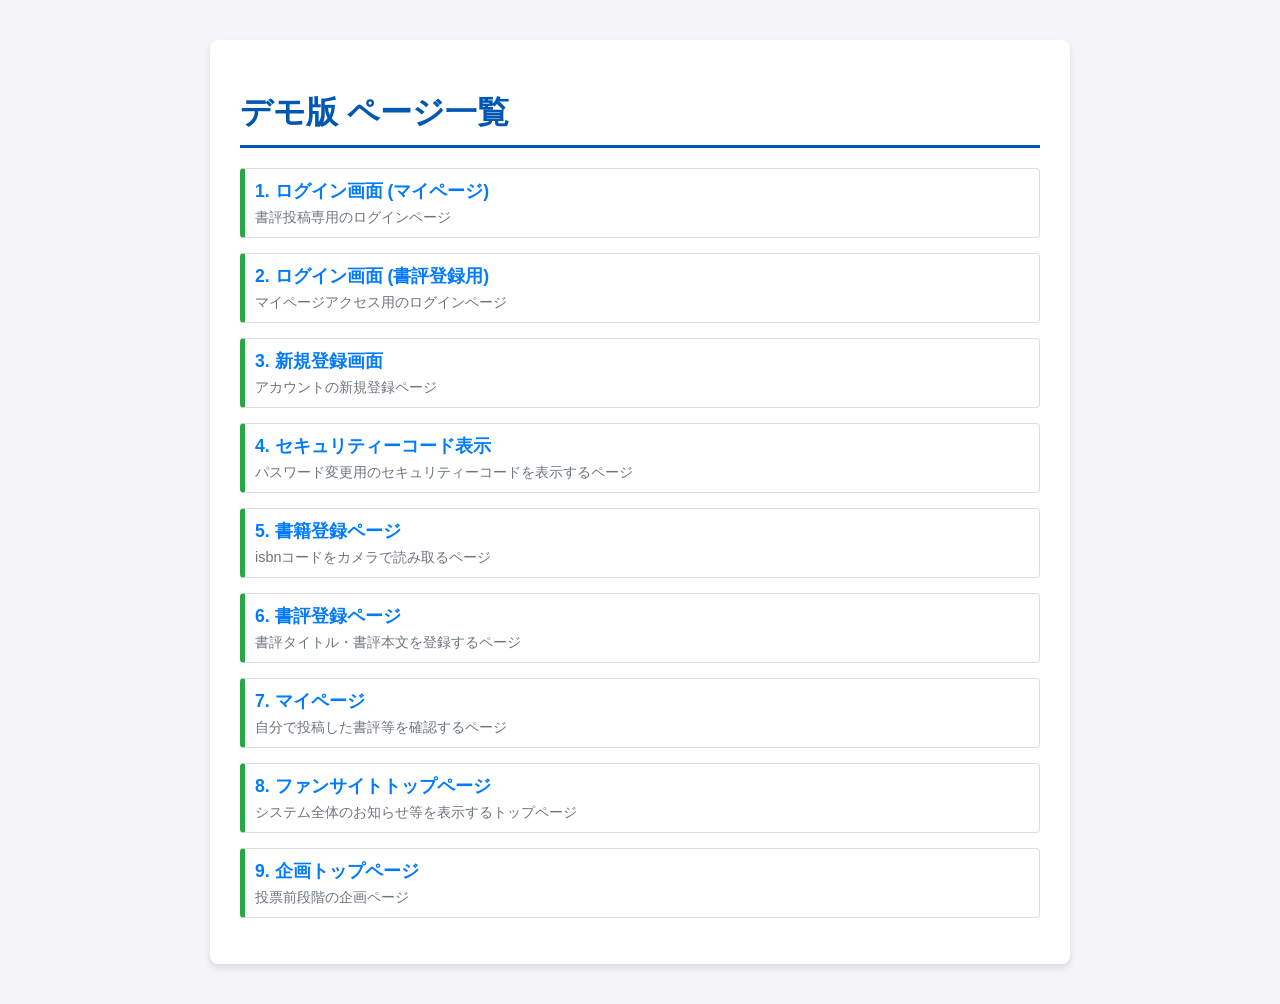
==== commit 9332f199: "リンク先修正" ====
--- a/index.html
+++ b/index.html
@@ -66,11 +66,11 @@
 
     <ul>
         <li>
-            <a href="https://knagaki1225.github.io/20251211_demo/auth/login">1. ログイン画面 (書評投稿用)</a>
+            <a href="https://knagaki1225.github.io/20251211_demo/auth/login">1. ログイン画面 (マイページ)</a>
             <span class="description">書評投稿専用のログインページ</span>
         </li>
         <li>
-            <a href="https://knagaki1225.github.io/20251211_demo/auth/login?projectId=1">2. ログイン画面 (マイページ用)</a>
+            <a href="https://knagaki1225.github.io/20251211_demo/auth/login?projectId=1">2. ログイン画面 (書評登録用)</a>
             <span class="description">マイページアクセス用のログインページ</span>
         </li>
         <li>
